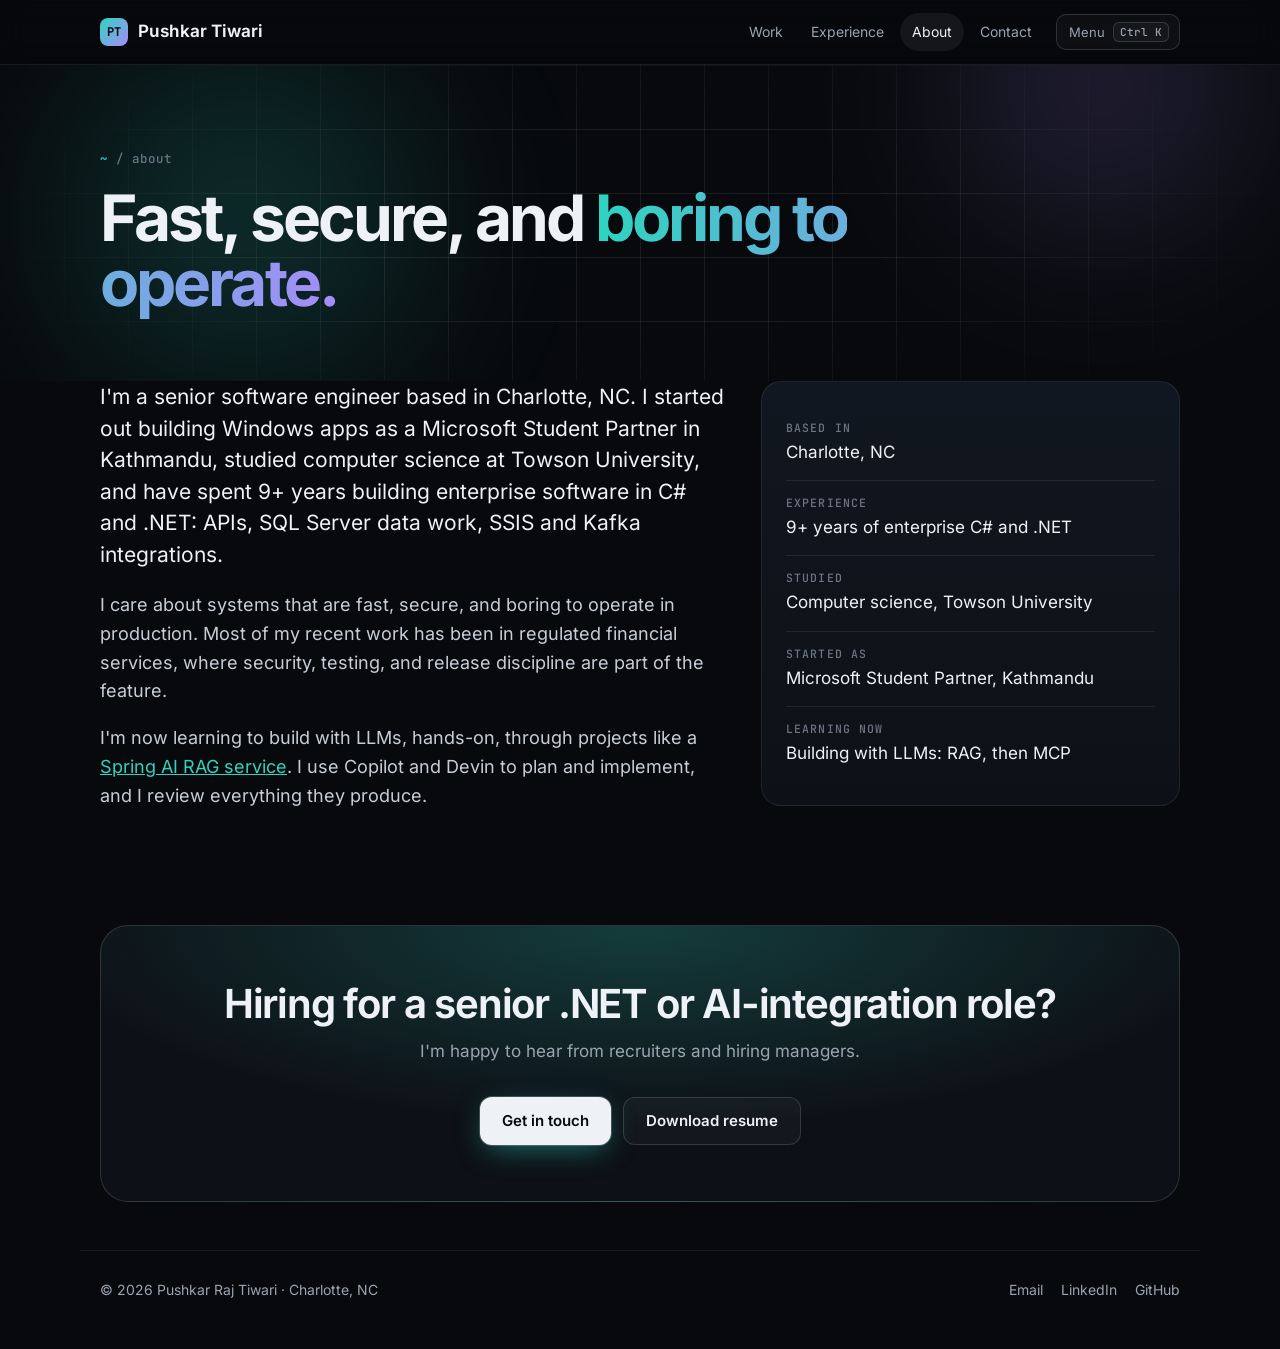
==== about.html @ c7e34496 "Launch pushkartiwari.com Static personal site: homepage with interactive terminal, before/after slid" ====
<!doctype html>
<html lang="en" data-root="">
<head>
  <meta charset="utf-8">
  <meta name="viewport" content="width=device-width, initial-scale=1">
  <title>About · Pushkar Tiwari</title>
  <meta name="description" content="About Pushkar Tiwari: a senior software engineer in Charlotte, NC who cares about systems that are fast, secure, and boring to operate.">
  <link rel="canonical" href="https://pushkartiwari.com/about.html">
  <meta name="theme-color" content="#07090C">
  <meta property="og:type" content="website">
  <meta property="og:site_name" content="Pushkar Tiwari">
  <meta property="og:title" content="About · Pushkar Tiwari">
  <meta property="og:description" content="About Pushkar Tiwari: a senior software engineer in Charlotte, NC who cares about systems that are fast, secure, and boring to operate.">
  <meta property="og:url" content="https://pushkartiwari.com/about.html">
  <meta property="og:image" content="https://pushkartiwari.com/assets/og-image.png">
  <meta property="og:image:width" content="1200">
  <meta property="og:image:height" content="630">
  <meta name="twitter:card" content="summary_large_image">
  <meta name="twitter:title" content="About · Pushkar Tiwari">
  <meta name="twitter:description" content="About Pushkar Tiwari: a senior software engineer in Charlotte, NC who cares about systems that are fast, secure, and boring to operate.">
  <meta name="twitter:image" content="https://pushkartiwari.com/assets/og-image.png">
  <link rel="icon" href="assets/favicon.svg" type="image/svg+xml">
  <link rel="preload" href="assets/fonts/inter-latin-wght-normal.woff2" as="font" type="font/woff2" crossorigin>
  <link rel="preload" href="assets/fonts/jetbrains-mono-latin-wght-normal.woff2" as="font" type="font/woff2" crossorigin>
  <link rel="stylesheet" href="assets/aurora.css">
  <link rel="stylesheet" href="assets/pages.css">
  <script>window.SITE = {"email": "PushkarRTiwari@gmail.com", "github": "https://github.com/PushkarRajTiwari", "linkedin": "https://www.linkedin.com/in/pushkarrtiwari", "resume": "Pushkar_Tiwari_Resume.pdf"};</script>
  <!-- Analytics: create a GoatCounter site, then uncomment and replace CODE.
  <script data-goatcounter="https://CODE.goatcounter.com/count" async src="//gc.zgo.at/count.js"></script>
  -->
</head>
<body>
<a class="skip-link" href="#main">Skip to content</a>
<header class="site-header">
  <div class="wrap">
    <a class="logo" href="index.html"><i>PT</i>Pushkar Tiwari</a>
    <nav aria-label="Main">
      <ul class="nav">
        <li><a href="work.html">Work</a></li>
        <li class="hide-sm"><a href="experience.html">Experience</a></li>
        <li class="hide-sm"><a href="about.html" aria-current="page">About</a></li>
        <li><a href="contact.html">Contact</a></li>
        <li><button class="k-btn" type="button" data-palette aria-label="Open command menu"><span>Menu</span><kbd><span class="k-mod">Ctrl</span> K</kbd></button></li>
      </ul>
    </nav>
  </div>
</header>

<main id="main">
  <section class="page-head">
    <div class="aurora" aria-hidden="true"><span class="a"></span><span class="b"></span></div><div class="grid-bg" aria-hidden="true"></div>
    <div class="wrap">
      <p class="crumb reveal"><a href="index.html">~</a> / about</p>
      <h1 class="reveal">Fast, secure, and <span class="grad">boring to operate.</span></h1>
      
      
    </div>
  </section>
  <div class="wrap">
    <div class="about">
      <div class="prose reveal">
        <p>I'm a senior software engineer based in Charlotte, NC. I started out building Windows apps as a Microsoft Student Partner in Kathmandu, studied computer science at Towson University, and have spent 9+ years building enterprise software in C# and .NET: APIs, SQL Server data work, SSIS and Kafka integrations.</p>
        <p>I care about systems that are fast, secure, and boring to operate in production. Most of my recent work has been in regulated financial services, where security, testing, and release discipline are part of the feature.</p>
        <p>I'm now learning to build with LLMs, hands-on, through projects like a <a href="work/rag-service.html">Spring AI RAG service</a>. I use Copilot and Devin to plan and implement, and I review everything they produce.</p>
      </div>
      <aside class="tile quick reveal" aria-label="Quick facts">
        <dl>
          <div><dt>Based in</dt><dd>Charlotte, NC</dd></div>
          <div><dt>Experience</dt><dd>9+ years of enterprise C# and .NET</dd></div>
          <div><dt>Studied</dt><dd>Computer science, Towson University</dd></div>
          <div><dt>Started as</dt><dd>Microsoft Student Partner, Kathmandu</dd></div>
          <div><dt>Learning now</dt><dd>Building with LLMs: RAG, then MCP</dd></div>
        </dl>
      </aside>
    </div>
  </div>
  <div class="wrap">
    <section class="cta reveal" aria-labelledby="cta">
      <h2 id="cta">Hiring for a senior .NET or AI-integration role?</h2>
      <p>I'm happy to hear from recruiters and hiring managers.</p>
      <div class="actions">
        <a class="btn btn-primary" href="contact.html">Get in touch</a>
        <a class="btn btn-ghost" href="Pushkar_Tiwari_Resume.pdf" download>Download resume</a>
      </div>
    </section>
  </div>
</main>

<footer class="site-footer">
  <div class="wrap">
    <span>© 2026 Pushkar Raj Tiwari · Charlotte, NC</span>
    <ul>
      <li><a href="mailto:PushkarRTiwari@gmail.com">Email</a></li>
      <li><a href="https://www.linkedin.com/in/pushkarrtiwari" rel="me">LinkedIn</a></li>
      <li><a href="https://github.com/PushkarRajTiwari" rel="me">GitHub</a></li>
    </ul>
  </div>
</footer>
<script src="assets/aurora.js" defer></script>
</body>
</html>
---- assets/aurora.css ----
/* Aurora theme: shared styles for every page. */
@font-face { font-family: "Inter"; font-weight: 100 900; font-display: swap; src: url("fonts/inter-latin-wght-normal.woff2") format("woff2"); }
@font-face { font-family: "JB Mono"; font-weight: 100 800; font-display: swap; src: url("fonts/jetbrains-mono-latin-wght-normal.woff2") format("woff2"); }

:root {
  --bg: #07090C; --panel: #0D1117; --panel-2: #111720; --panel-3: #161D28;
  --line: rgba(255,255,255,.08); --line-2: rgba(255,255,255,.14); --line-3: rgba(255,255,255,.22);
  --text: #EEF1F5; --muted: #9AA4B2; --dim: #6B7584;
  --teal: #2DD4BF; --violet: #A78BFA; --amber: #FBBF24; --rose: #FB7185;
  --sans: "Inter", system-ui, -apple-system, "Segoe UI", sans-serif;
  --mono: "JB Mono", ui-monospace, "SFMono-Regular", Menlo, monospace;
  --radius: 20px;
  color-scheme: dark;
}
* , *::before, *::after { box-sizing: border-box; }
html { overflow-x: clip; scroll-padding-top: 84px; -webkit-text-size-adjust: 100%; }
body { margin: 0; background: var(--bg); color: var(--text); font: 400 17px/1.6 var(--sans); -webkit-font-smoothing: antialiased; }
a { color: inherit; }
img { max-width: 100%; height: auto; }
button { font: inherit; color: inherit; }
:focus-visible { outline: 2px solid var(--teal); outline-offset: 3px; border-radius: 6px; }
::selection { background: rgba(45,212,191,.35); }
.wrap { max-width: 1120px; margin: 0 auto; padding: 0 20px; }
.sr-only { position: absolute; width: 1px; height: 1px; margin: -1px; padding: 0; overflow: hidden; clip: rect(0 0 0 0); white-space: nowrap; border: 0; }
.skip-link { position: absolute; left: 12px; top: -60px; z-index: 100; background: var(--teal); color: #07090C; padding: 10px 16px; border-radius: 10px; font-weight: 600; text-decoration: none; }
.skip-link:focus { top: 12px; }
kbd { font: 500 11px var(--mono); padding: 2px 6px; border-radius: 6px; border: 1px solid var(--line-2); background: rgba(255,255,255,.04); color: var(--muted); }

/* Background glow */
.aurora { position: absolute; inset: -20vh -10vw auto; height: 95vh; z-index: 0; pointer-events: none; filter: blur(70px); opacity: .55; }
.aurora span { position: absolute; border-radius: 50%; }
.aurora .a { width: 46vw; height: 46vw; left: 6vw; top: 4vh; background: radial-gradient(circle, rgba(45,212,191,.55), transparent 65%); animation: drift 18s ease-in-out infinite alternate; }
.aurora .b { width: 40vw; height: 40vw; right: 4vw; top: -6vh; background: radial-gradient(circle, rgba(167,139,250,.5), transparent 65%); animation: drift 22s ease-in-out infinite alternate-reverse; }
@keyframes drift { to { transform: translate(6vw, 5vh) scale(1.1); } }
.grid-bg { position: absolute; inset: 0 0 auto; height: 100vh; z-index: 0; pointer-events: none;
  background-image: linear-gradient(var(--line) 1px, transparent 1px), linear-gradient(90deg, var(--line) 1px, transparent 1px);
  background-size: 64px 64px;
  -webkit-mask-image: radial-gradient(ellipse 70% 60% at 50% 30%, #000 30%, transparent 75%); mask-image: radial-gradient(ellipse 70% 60% at 50% 30%, #000 30%, transparent 75%); }

/* Header */
.site-header { position: sticky; top: 0; z-index: 30; backdrop-filter: blur(14px); -webkit-backdrop-filter: blur(14px); background: rgba(7,9,12,.66); border-bottom: 1px solid var(--line); }
.site-header .wrap { display: flex; align-items: center; justify-content: space-between; gap: 12px; height: 64px; }
.logo { font-weight: 650; text-decoration: none; display: flex; align-items: center; gap: 10px; white-space: nowrap; }
.logo i { width: 28px; height: 28px; border-radius: 8px; background: linear-gradient(135deg, var(--teal), var(--violet)); display: grid; place-items: center; font: 700 12px var(--mono); color: #07090C; font-style: normal; }
.nav { display: flex; align-items: center; gap: 4px; list-style: none; margin: 0; padding: 0; }
.nav a { text-decoration: none; color: var(--muted); font-size: 14px; padding: 8px 12px; border-radius: 999px; display: block; }
.nav a:hover, .nav a[aria-current="page"] { color: var(--text); background: rgba(255,255,255,.06); }
.k-btn { display: inline-flex; align-items: center; gap: 8px; height: 36px; padding: 0 10px 0 12px; margin-left: 8px; border-radius: 10px; border: 1px solid var(--line-2); background: rgba(255,255,255,.03); color: var(--muted); font-size: 13px; cursor: pointer; }
.k-btn:hover { color: var(--text); border-color: var(--line-3); }

/* Type + buttons */
.label { font: 500 12px var(--mono); letter-spacing: .12em; text-transform: uppercase; color: var(--teal); margin: 0 0 14px; }
h1 { font-size: clamp(40px, 6.4vw, 76px); line-height: 1.02; letter-spacing: -0.045em; font-weight: 700; margin: 22px 0 22px; }
h2 { font-size: clamp(28px, 4vw, 40px); letter-spacing: -0.03em; line-height: 1.1; margin: 0 0 28px; font-weight: 650; }
h3 { margin: 0 0 6px; font-size: 19px; letter-spacing: -0.01em; font-weight: 620; line-height: 1.3; }
.grad { background: linear-gradient(90deg, var(--teal), var(--violet), var(--teal)); background-size: 200% auto; -webkit-background-clip: text; background-clip: text; color: transparent; animation: shine 6s linear infinite; }
@keyframes shine { to { background-position: 200% center; } }
.lede { font-size: clamp(17px, 1.8vw, 20px); color: var(--muted); max-width: 56ch; margin: 0; }
.lede b { color: var(--text); font-weight: 550; }
.pill { display: inline-flex; align-items: center; gap: 10px; padding: 6px 14px 6px 8px; border: 1px solid var(--line-2); border-radius: 999px; font-size: 13px; color: var(--muted); background: rgba(255,255,255,.03); }
.dot { flex: none; width: 8px; height: 8px; border-radius: 50%; background: var(--teal); animation: pulse 2s infinite; margin-left: 6px; }
@keyframes pulse { 0% { box-shadow: 0 0 0 0 rgba(45,212,191,.6); } 70%, 100% { box-shadow: 0 0 0 10px rgba(45,212,191,0); } }
.actions { display: flex; flex-wrap: wrap; gap: 12px; margin-top: 32px; }
.btn { display: inline-flex; align-items: center; gap: 8px; height: 48px; padding: 0 22px; border-radius: 12px; font-weight: 600; font-size: 15px; text-decoration: none; border: 0; cursor: pointer; transition: transform .2s, box-shadow .2s, background .2s; }
.btn-primary { background: var(--text); color: #07090C; box-shadow: 0 0 0 1px rgba(255,255,255,.2), 0 8px 30px -8px rgba(45,212,191,.6); }
.btn-primary:hover { transform: translateY(-2px); box-shadow: 0 0 0 1px rgba(255,255,255,.3), 0 14px 40px -8px rgba(45,212,191,.8); }
.btn-ghost { border: 1px solid var(--line-2); color: var(--text); background: rgba(255,255,255,.03); }
.btn-ghost:hover { background: rgba(255,255,255,.08); }

/* Tiles */
.section { position: relative; z-index: 1; padding: 88px 0 0; }
.section-head { display: flex; justify-content: space-between; align-items: end; gap: 20px; flex-wrap: wrap; margin-bottom: 28px; }
.section-head h2 { margin: 0; }
.hint { font: 500 12.5px var(--mono); color: var(--dim); }
.bento { display: grid; grid-template-columns: repeat(6, 1fr); gap: 14px; }
.tile { position: relative; background: linear-gradient(180deg, var(--panel-2), var(--panel)); border: 1px solid var(--line); border-radius: var(--radius); padding: 24px; overflow: hidden; isolation: isolate; }
.tile::before { content: ""; position: absolute; inset: 0; z-index: -1; pointer-events: none; background: radial-gradient(420px circle at var(--mx, -200px) var(--my, -200px), rgba(45,212,191,.12), transparent 45%); opacity: 0; transition: opacity .3s; }
.tile:hover::before { opacity: 1; }
.tile:hover { border-color: var(--line-2); }
.tile p { margin: 8px 0 0; color: var(--muted); font-size: 15px; }
.span-2 { grid-column: span 2; } .span-3 { grid-column: span 3; } .span-4 { grid-column: span 4; } .span-6 { grid-column: span 6; }
.big { font: 600 clamp(40px, 5vw, 60px)/1 var(--mono); letter-spacing: -0.05em; }
.amber { color: var(--amber); } .teal { color: var(--teal); } .violet { color: var(--violet); }
.icon { width: 40px; height: 40px; border-radius: 12px; display: grid; place-items: center; margin-bottom: 18px; background: rgba(45,212,191,.12); color: var(--teal); }
.icon svg { width: 20px; height: 20px; }
.chips { display: flex; flex-wrap: wrap; gap: 8px; margin-top: 14px; }
.chip { font: 500 12.5px var(--mono); padding: 6px 10px; border-radius: 8px; border: 1px solid var(--line-2); color: #CBD5E1; background: rgba(255,255,255,.03); }
.tag { font: 500 11.5px var(--mono); padding: 4px 9px; border-radius: 999px; border: 1px solid var(--line-2); color: var(--muted); }
.tag.live { color: var(--amber); border-color: rgba(251,191,36,.4); }

/* CTA + footer */
.cta { position: relative; z-index: 1; margin: 96px 0 0; padding: 56px 40px; border-radius: 28px; text-align: center; background: radial-gradient(600px 200px at 50% 0%, rgba(45,212,191,.22), transparent), var(--panel); border: 1px solid var(--line-2); }
.cta h2 { margin-bottom: 12px; } .cta p { color: var(--muted); margin: 0 auto; max-width: 52ch; } .cta .actions { justify-content: center; }
.site-footer { position: relative; z-index: 1; padding: 48px 0; color: var(--muted); font-size: 14px; }
.site-footer .wrap { display: flex; justify-content: space-between; flex-wrap: wrap; gap: 12px; border-top: 1px solid var(--line); padding-top: 28px; }
.site-footer ul { display: flex; gap: 18px; list-style: none; margin: 0; padding: 0; }
.site-footer a { color: var(--muted); text-decoration: none; } .site-footer a:hover { color: var(--text); }

/* Command palette */
.palette { position: fixed; inset: 0; z-index: 60; display: none; align-items: flex-start; justify-content: center; padding: 12vh 16px 16px; background: rgba(3,5,8,.6); backdrop-filter: blur(6px); -webkit-backdrop-filter: blur(6px); }
.palette.open { display: flex; }
.palette-box { width: min(560px, 100%); background: var(--panel-2); border: 1px solid var(--line-2); border-radius: 16px; box-shadow: 0 40px 80px -20px rgba(0,0,0,.7); overflow: hidden; animation: pop .18s ease-out; }
@keyframes pop { from { transform: translateY(8px) scale(.98); opacity: 0; } }
.palette input { width: 100%; background: transparent; border: 0; border-bottom: 1px solid var(--line); padding: 18px 20px; color: var(--text); font: 400 16px var(--sans); }
.palette input:focus { outline: none; }
.palette ul { list-style: none; margin: 0; padding: 8px; max-height: 50vh; overflow: auto; }
.palette li { display: flex; align-items: center; justify-content: space-between; gap: 12px; padding: 11px 12px; border-radius: 10px; cursor: pointer; color: var(--muted); font-size: 15px; }
.palette li .g { font: 500 11px var(--mono); color: var(--dim); text-transform: uppercase; letter-spacing: .08em; }
.palette li[aria-selected="true"] { background: rgba(45,212,191,.1); color: var(--text); }
.palette .empty { padding: 16px 12px; color: var(--dim); }
.palette .foot { display: flex; gap: 14px; padding: 10px 16px; border-top: 1px solid var(--line); font-size: 12px; color: var(--dim); }
.toast { position: fixed; left: 50%; bottom: 24px; transform: translate(-50%, 20px); z-index: 70; opacity: 0; pointer-events: none; padding: 10px 16px; border-radius: 10px; background: var(--text); color: #07090C; font-weight: 600; font-size: 14px; transition: opacity .2s, transform .2s; }
.toast.show { opacity: 1; transform: translate(-50%, 0); }

/* Scroll reveal */
.js .reveal { opacity: 0; transform: translateY(18px); transition: opacity .8s, transform .8s cubic-bezier(.2,.8,.2,1); }
.js .reveal.in { opacity: 1; transform: none; }

@media (max-width: 860px) {
  .bento { grid-template-columns: repeat(2, 1fr); }
  .span-2, .span-3, .span-4, .span-6 { grid-column: span 2; }
  .bento .half { grid-column: span 1; }
  .nav li.hide-sm { display: none; }
}
@media (max-width: 640px) {
  body { font-size: 16px; }
  .wrap { padding: 0 16px; }
  .tile { padding: 20px; border-radius: 16px; }
  .cta { padding: 40px 20px; }
  .section { padding-top: 64px; }
  .k-btn span { display: none; }
  .nav a { padding: 8px 9px; }
}
@media (prefers-reduced-motion: reduce) {
  *, *::before, *::after { animation: none !important; transition: none !important; scroll-behavior: auto !important; }
  .js .reveal { opacity: 1; transform: none; }
}
---- assets/pages.css ----
/* Inner pages: page header, prose, case-study facts, timeline, skills, contact form. */
.page-head { position: relative; overflow: hidden; padding: 72px 0 48px; }
.page-head > .wrap { position: relative; z-index: 1; }
.page-head .aurora { height: 70vh; opacity: .4; }
.page-head .grid-bg { height: 60vh; }
.page-head h1 { font-size: clamp(36px, 5.4vw, 64px); max-width: 18ch; margin: 18px 0 18px; }
.crumb { font: 500 12.5px var(--mono); color: var(--dim); }
.crumb a { color: var(--teal); text-decoration: none; }
.crumb a:hover { text-decoration: underline; }
.tags { display: flex; gap: 6px; flex-wrap: wrap; }
main > .wrap { position: relative; z-index: 1; }

/* Work index */
.cases { display: grid; grid-template-columns: 1fr 1fr; gap: 14px; }
.case { min-height: 260px; display: flex; flex-direction: column; text-decoration: none; }
.case .top { display: flex; justify-content: space-between; align-items: center; gap: 10px; flex-wrap: wrap; margin-bottom: auto; }
.case .num { font: 600 15px var(--mono); color: var(--amber); }
.case h2 { font-size: 26px; margin: 48px 0 6px; letter-spacing: -0.02em; }
.case .go { margin-top: 18px; font: 500 13px var(--mono); color: var(--teal); display: inline-flex; gap: 6px; }
.case .go span { transition: transform .2s; } .case:hover .go span { transform: translateX(4px); }
.case.roadmap { border-style: dashed; background: transparent; }

/* Facts panel */
.facts { display: grid; grid-template-columns: repeat(4, 1fr); gap: 14px; margin: 32px 0 0; }
.facts > div { padding: 18px 20px; }
.facts dt { font: 500 11.5px var(--mono); letter-spacing: .1em; text-transform: uppercase; color: var(--dim); }
.facts dd { margin: 6px 0 0; font-size: 16px; line-height: 1.45; }
.facts dd.metric { font: 600 22px var(--mono); letter-spacing: -0.03em; color: var(--amber); }

/* Long-form text */
.article { display: grid; grid-template-columns: 200px minmax(0, 1fr); gap: 48px; padding: 24px 0 0; }
.toc { position: sticky; top: 96px; align-self: start; font: 500 13px var(--mono); }
.toc ol { list-style: none; margin: 0; padding: 0; border-left: 1px solid var(--line); }
.toc a { display: block; padding: 6px 0 6px 14px; margin-left: -1px; color: var(--dim); text-decoration: none; border-left: 1px solid transparent; }
.toc a:hover, .toc a.on { color: var(--text); border-left-color: var(--teal); }
.prose { max-width: 66ch; }
.prose h2 { font-size: 24px; margin: 44px 0 12px; scroll-margin-top: 96px; }
.prose h2:first-child { margin-top: 0; }
.prose p, .prose li { color: #C7CED8; }
.prose p { margin: 0 0 1em; }
.prose ul { padding-left: 1.1em; }
.prose li { margin-bottom: 8px; }
.prose li::marker { color: var(--teal); }
.prose a { color: var(--teal); }
.todo { color: var(--amber); font-style: italic; border: 1px dashed rgba(251,191,36,.4); border-radius: 8px; padding: 2px 8px; }
p.todo, li.todo { padding: 10px 14px; display: block; }
.mini-bars { display: grid; gap: 12px; margin: 18px 0 8px; padding: 20px; }
.mini-bars .row { display: grid; grid-template-columns: 70px 1fr 64px; gap: 12px; align-items: center; font: 500 13px var(--mono); color: var(--muted); }
.mini-bars .bar { height: 14px; border-radius: 6px; background: rgba(255,255,255,.06); overflow: hidden; }
.mini-bars .bar i { display: block; height: 100%; border-radius: 6px; width: var(--w); }
.mini-bars .b i { background: linear-gradient(90deg, #475569, #64748B); }
.mini-bars .a i { background: linear-gradient(90deg, var(--teal), var(--violet)); }
@media (prefers-reduced-motion: no-preference) { .js .mini-bars:not(.in) .bar i { width: 0; } }
.mini-bars .bar i { transition: width 1.4s cubic-bezier(.2,.8,.2,1); }
.mini-bars .a .bar i { transition-delay: .3s; }
.next { display: flex; justify-content: space-between; gap: 14px; flex-wrap: wrap; margin-top: 56px; }
.next a { font: 500 13px var(--mono); color: var(--teal); text-decoration: none; }

/* Timeline */
.timeline { position: relative; list-style: none; margin: 0; padding: 0 0 0 28px; }
.timeline::before { content: ""; position: absolute; left: 6px; top: 8px; bottom: 8px; width: 2px; background: linear-gradient(var(--teal), var(--violet) 60%, transparent); border-radius: 2px; }
.timeline > li { position: relative; margin-bottom: 14px; overflow: visible; }
.timeline > li::before { content: ""; position: absolute; left: -28px; top: 30px; width: 14px; height: 14px; border-radius: 50%; background: var(--bg); border: 2px solid var(--teal); box-shadow: 0 0 0 4px rgba(45,212,191,.12); }
.timeline > li:first-child::before { background: var(--teal); box-shadow: 0 0 0 4px rgba(45,212,191,.2), 0 0 18px rgba(45,212,191,.7); }
.role-head { display: flex; justify-content: space-between; gap: 8px 16px; flex-wrap: wrap; align-items: baseline; }
.role-head h2 { font-size: 22px; margin: 0; }
.when { font: 500 13px var(--mono); color: var(--amber); }
.org { color: var(--muted); margin: 2px 0 12px; }
.role ul { margin: 0; padding-left: 1.1em; }
.role li { margin-bottom: 8px; color: #C7CED8; }
.role li::marker { color: var(--teal); }
.role li b { color: var(--text); font-weight: 600; }

.skills-grid { display: grid; grid-template-columns: repeat(3, 1fr); gap: 14px; }
.skills-grid h3 { font-size: 15px; font-family: var(--mono); font-weight: 500; color: var(--teal); letter-spacing: .02em; }

/* About */
.about { display: grid; grid-template-columns: minmax(0, 1.5fr) minmax(0, 1fr); gap: 32px; align-items: start; }
.about .prose p { font-size: 18px; }
.about .prose p:first-child { font-size: 21px; color: var(--text); line-height: 1.5; }
.quick dl { margin: 0; display: grid; gap: 0; }
.quick dl > div { padding: 14px 0; border-bottom: 1px solid var(--line); }
.quick dl > div:last-child { border-bottom: 0; }
.quick dt { font: 500 11.5px var(--mono); letter-spacing: .1em; text-transform: uppercase; color: var(--dim); }
.quick dd { margin: 4px 0 0; }

/* Contact */
.contact { display: grid; grid-template-columns: minmax(0, 1.3fr) minmax(0, 1fr); gap: 14px; align-items: start; }
.field { margin-bottom: 18px; }
.field label { display: block; font-weight: 600; font-size: 14px; margin-bottom: 6px; }
.field input, .field textarea { width: 100%; font: 400 16px/1.5 var(--sans); color: var(--text); background: rgba(0,0,0,.25); border: 1px solid var(--line-2); border-radius: 12px; padding: 12px 14px; transition: border-color .2s, box-shadow .2s; }
.field input:focus, .field textarea:focus { outline: none; border-color: var(--teal); box-shadow: 0 0 0 3px rgba(45,212,191,.15); }
.field textarea { min-height: 160px; resize: vertical; }
.hidden-field { position: absolute; left: -9999px; width: 1px; height: 1px; overflow: hidden; }
.form-note { margin: 14px 0 0; font-size: 14px; color: var(--muted); min-height: 1.4em; }
.links { list-style: none; margin: 0; padding: 0; }
.links li { display: flex; justify-content: space-between; align-items: center; gap: 12px; padding: 14px 0; border-bottom: 1px solid var(--line); }
.links li:last-child { border-bottom: 0; }
.links .k { font: 500 11.5px var(--mono); letter-spacing: .1em; text-transform: uppercase; color: var(--dim); display: block; }
.links a { color: var(--text); text-decoration: none; word-break: break-all; }
.links a:hover { color: var(--teal); }
.copy { flex: none; font: 500 12px var(--mono); padding: 6px 10px; border-radius: 8px; border: 1px solid var(--line-2); background: rgba(255,255,255,.03); color: var(--muted); cursor: pointer; }
.copy:hover { color: var(--text); border-color: var(--teal); }

@media (max-width: 860px) {
  .cases, .skills-grid, .contact, .about { grid-template-columns: 1fr; }
  .facts { grid-template-columns: repeat(2, 1fr); }
  .article { grid-template-columns: 1fr; gap: 0; }
  .toc { display: none; }
}
@media (max-width: 640px) {
  .page-head { padding: 48px 0 32px; }
  .facts { grid-template-columns: 1fr; }
  .case h2 { margin-top: 32px; }
  .case { min-height: 220px; }
  .mini-bars { padding: 16px; }
  .mini-bars .row { grid-template-columns: 54px 1fr 54px; gap: 8px; font-size: 12px; }
}
.skills-grid .wide { grid-column: span 2; }
@media (max-width: 860px) { .skills-grid .wide { grid-column: auto; } }
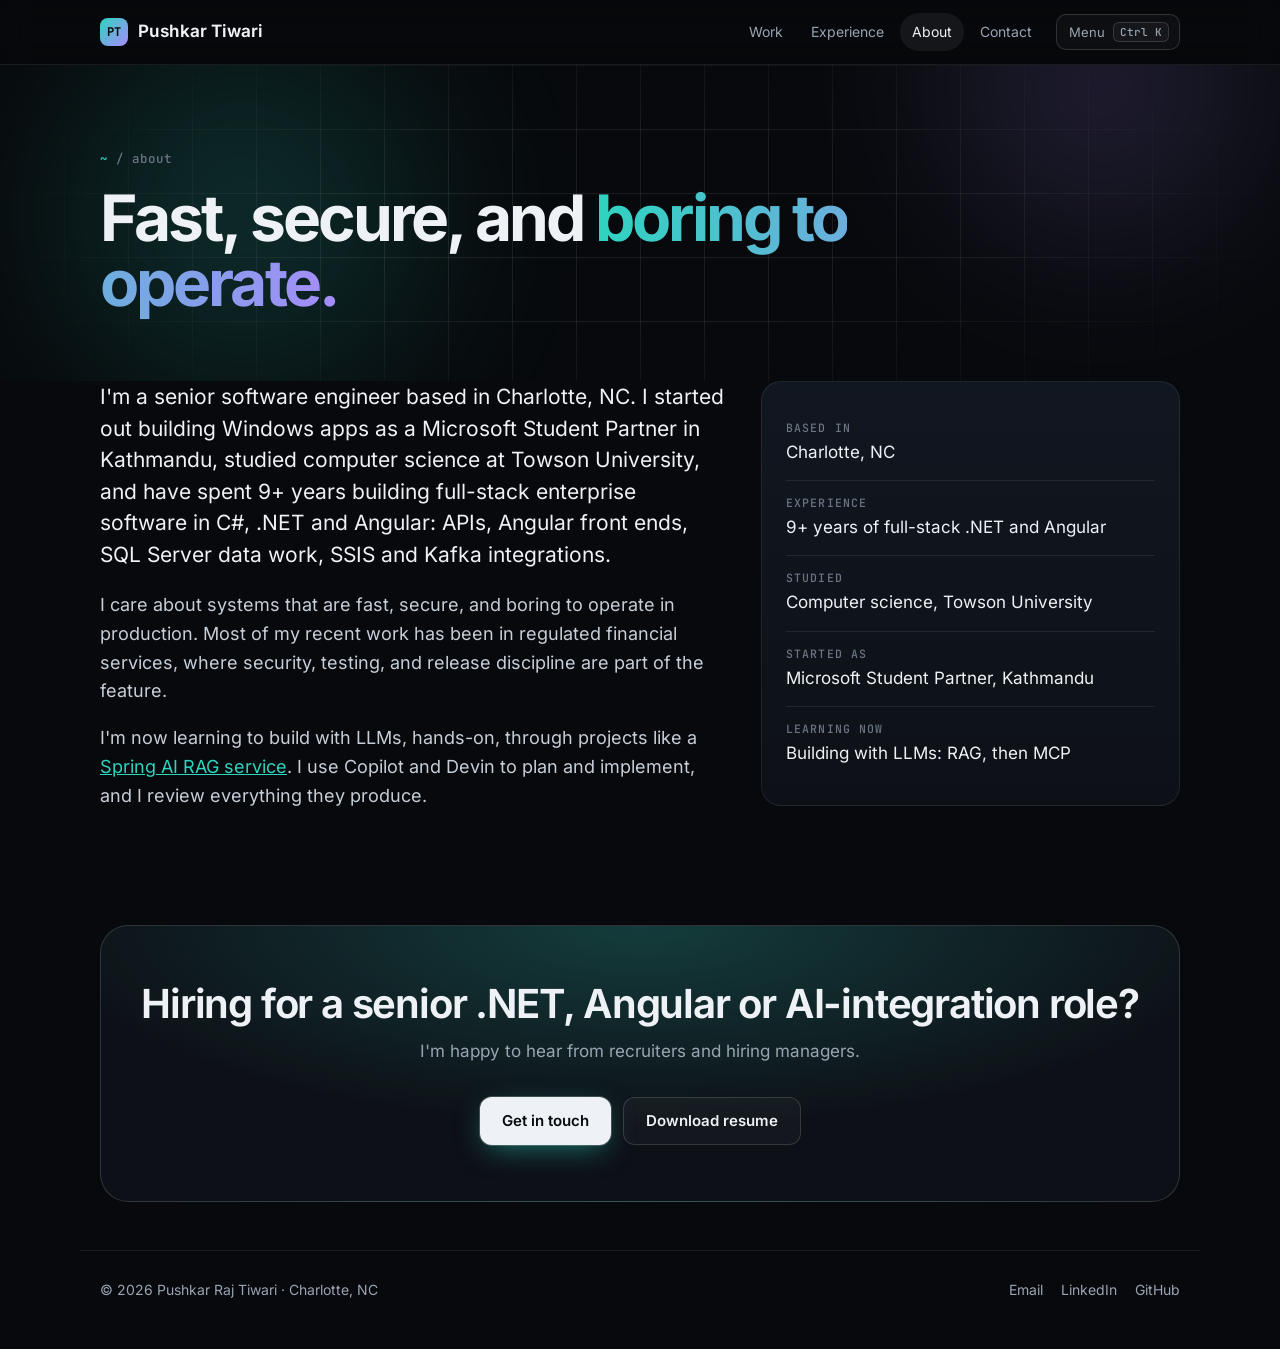
==== commit 1b55577d: "Show Angular across the site and add the matrimonial site project Matches the resume's Full-Stack .N" ====
--- a/about.html
+++ b/about.html
@@ -59,14 +59,14 @@
   <div class="wrap">
     <div class="about">
       <div class="prose reveal">
-        <p>I'm a senior software engineer based in Charlotte, NC. I started out building Windows apps as a Microsoft Student Partner in Kathmandu, studied computer science at Towson University, and have spent 9+ years building enterprise software in C# and .NET: APIs, SQL Server data work, SSIS and Kafka integrations.</p>
+        <p>I'm a senior software engineer based in Charlotte, NC. I started out building Windows apps as a Microsoft Student Partner in Kathmandu, studied computer science at Towson University, and have spent 9+ years building full-stack enterprise software in C#, .NET and Angular: APIs, Angular front ends, SQL Server data work, SSIS and Kafka integrations.</p>
         <p>I care about systems that are fast, secure, and boring to operate in production. Most of my recent work has been in regulated financial services, where security, testing, and release discipline are part of the feature.</p>
         <p>I'm now learning to build with LLMs, hands-on, through projects like a <a href="work/rag-service.html">Spring AI RAG service</a>. I use Copilot and Devin to plan and implement, and I review everything they produce.</p>
       </div>
       <aside class="tile quick reveal" aria-label="Quick facts">
         <dl>
           <div><dt>Based in</dt><dd>Charlotte, NC</dd></div>
-          <div><dt>Experience</dt><dd>9+ years of enterprise C# and .NET</dd></div>
+          <div><dt>Experience</dt><dd>9+ years of full-stack .NET and Angular</dd></div>
           <div><dt>Studied</dt><dd>Computer science, Towson University</dd></div>
           <div><dt>Started as</dt><dd>Microsoft Student Partner, Kathmandu</dd></div>
           <div><dt>Learning now</dt><dd>Building with LLMs: RAG, then MCP</dd></div>
@@ -76,7 +76,7 @@
   </div>
   <div class="wrap">
     <section class="cta reveal" aria-labelledby="cta">
-      <h2 id="cta">Hiring for a senior .NET or AI-integration role?</h2>
+      <h2 id="cta">Hiring for a senior .NET, Angular or AI-integration role?</h2>
       <p>I'm happy to hear from recruiters and hiring managers.</p>
       <div class="actions">
         <a class="btn btn-primary" href="contact.html">Get in touch</a>
--- a/assets/pages.css
+++ b/assets/pages.css
@@ -118,3 +118,15 @@
 }
 .skills-grid .wide { grid-column: span 2; }
 @media (max-width: 860px) { .skills-grid .wide { grid-column: auto; } }
+.small-cases { margin-top: 14px; }
+.small-cases .case { min-height: 200px; }
+.small-cases .case h2 { font-size: 21px; margin-top: 28px; }
+.case .go.muted-go { color: var(--dim); }
+.case .chips { margin-top: 12px; }
+.case.span-all { grid-column: 1 / -1; min-height: 0; }
+.arch { display: flex; flex-wrap: wrap; align-items: center; gap: 8px; margin: 16px 0 4px; font: 500 12.5px var(--mono); }
+.arch .node { padding: 8px 12px; border-radius: 10px; border: 1px solid rgba(45,212,191,.35); background: rgba(45,212,191,.06); color: var(--text); }
+.arch .link { color: var(--violet); }
+.arch .link::before { content: "⇄ "; }
+.arch .link::after { content: " ⇄"; }
+@media (max-width: 640px) { .arch { flex-direction: column; align-items: stretch; text-align: center; } .arch .link::before, .arch .link::after { content: ""; } .arch .link::before { content: "↕ "; } }
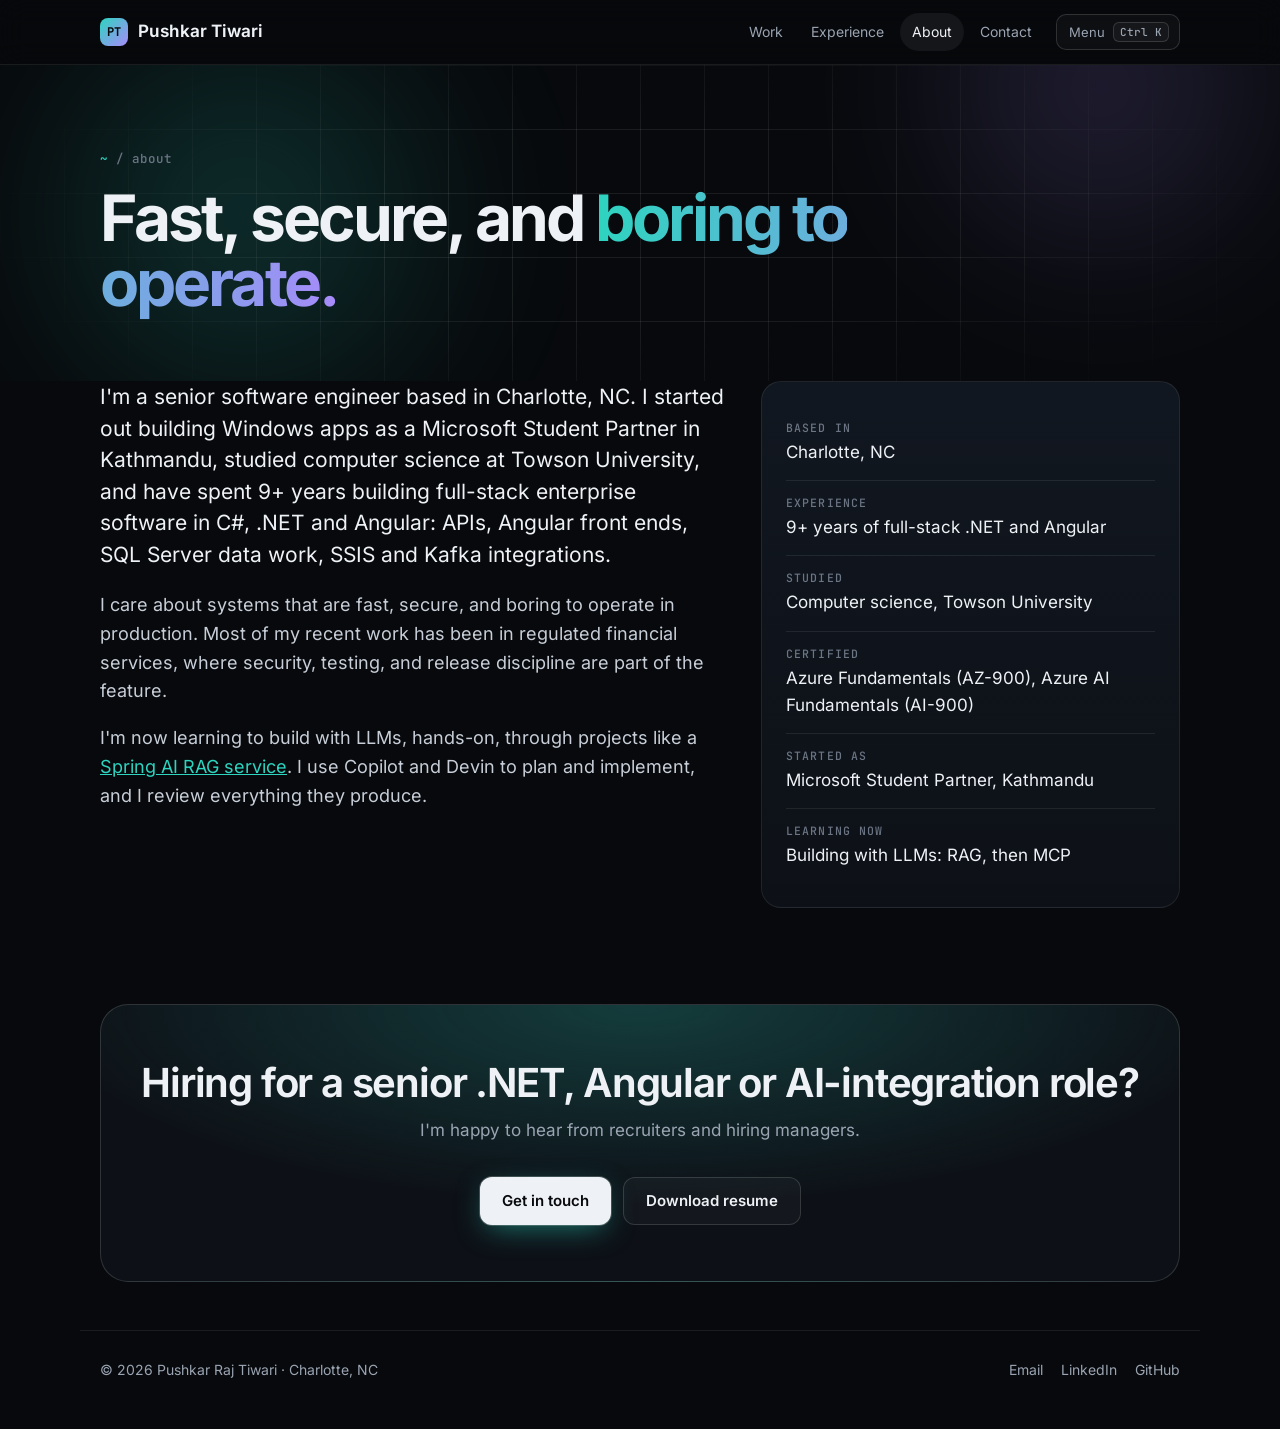
==== commit be874746: "Add Microsoft certifications to Experience and About Co-Authored-By: Claude Opus 5.5 (1M context) <n" ====
--- a/about.html
+++ b/about.html
@@ -68,6 +68,7 @@
           <div><dt>Based in</dt><dd>Charlotte, NC</dd></div>
           <div><dt>Experience</dt><dd>9+ years of full-stack .NET and Angular</dd></div>
           <div><dt>Studied</dt><dd>Computer science, Towson University</dd></div>
+          <div><dt>Certified</dt><dd>Azure Fundamentals (AZ-900), Azure AI Fundamentals (AI-900)</dd></div>
           <div><dt>Started as</dt><dd>Microsoft Student Partner, Kathmandu</dd></div>
           <div><dt>Learning now</dt><dd>Building with LLMs: RAG, then MCP</dd></div>
         </dl>
--- a/assets/pages.css
+++ b/assets/pages.css
@@ -130,3 +130,9 @@
 .arch .link::before { content: "⇄ "; }
 .arch .link::after { content: " ⇄"; }
 @media (max-width: 640px) { .arch { flex-direction: column; align-items: stretch; text-align: center; } .arch .link::before, .arch .link::after { content: ""; } .arch .link::before { content: "↕ "; } }
+.certs { display: grid; grid-template-columns: 1fr 1fr; gap: 14px; }
+.cert { display: flex; align-items: center; gap: 18px; }
+.cert .badge { flex: none; font: 600 14px var(--mono); color: var(--teal); padding: 14px 12px; border-radius: 12px; border: 1px solid rgba(45,212,191,.35); background: rgba(45,212,191,.06); }
+.cert h3 { margin: 0 0 2px; font-size: 18px; }
+.cert p { margin: 0; color: var(--muted); font-size: 14px; }
+@media (max-width: 640px) { .certs { grid-template-columns: 1fr; } }
